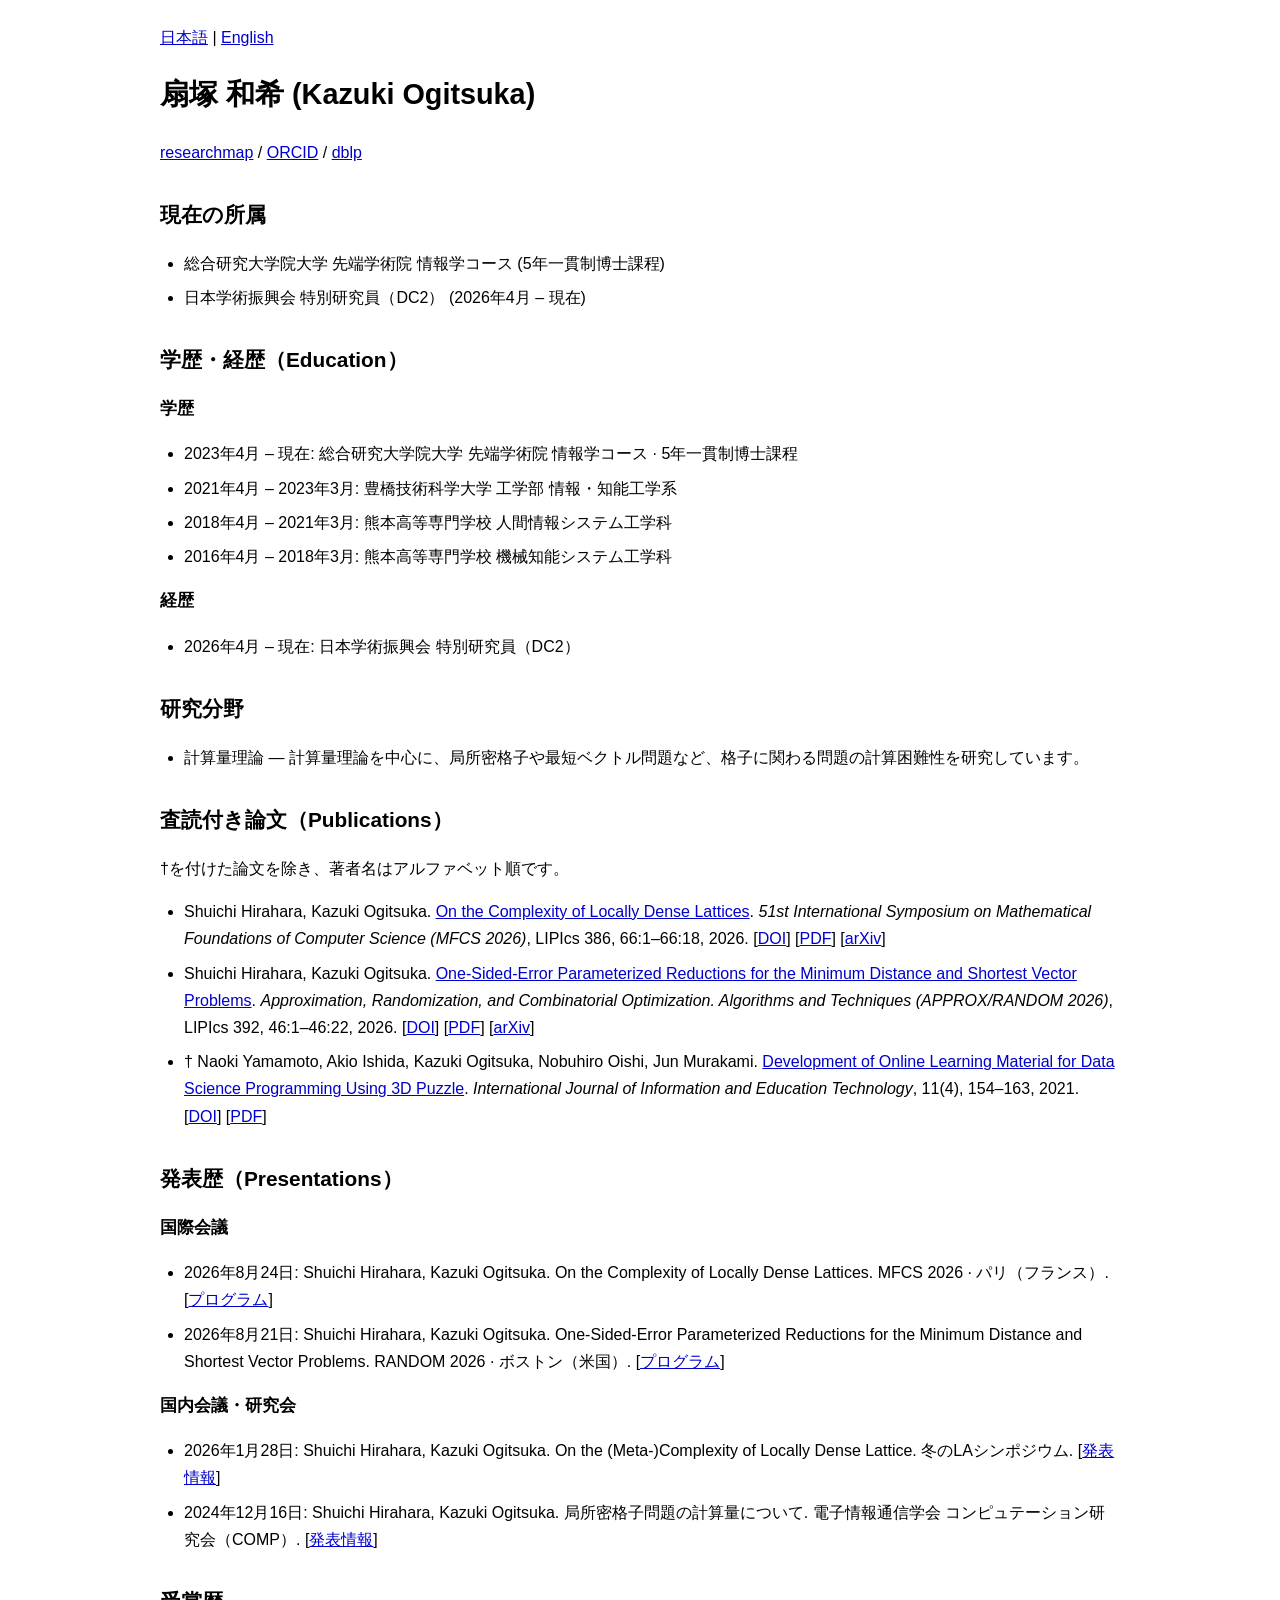
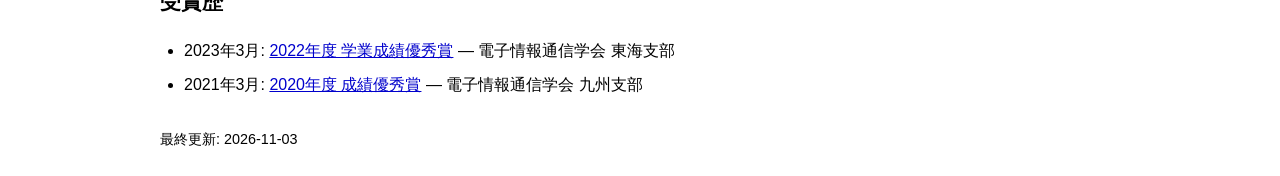
==== index.html @ 78e7dba9 "Add bilingual academic personal website" ====
<!doctype html>
<html lang="ja">
<head>
  <meta charset="utf-8">
  <meta name="viewport" content="width=device-width, initial-scale=1">
  <meta name="color-scheme" content="light">
  <title>扇塚 和希 | 計算量理論</title>
  <meta name="description" content="扇塚 和希の研究者個人サイト。所属、学歴、研究分野、査読付き論文、発表歴、受賞歴。">
  <link rel="alternate" hreflang="ja" href="./index.html">
  <link rel="alternate" hreflang="en" href="./en/index.html">
  <link rel="stylesheet" href="./assets/style.css">
  <script src="./assets/main.js" defer></script>
</head>
<body id="top">
  <header>
    <nav aria-label="言語"><a href="./index.html" lang="ja" hreflang="ja" aria-current="page">日本語</a> | <a href="./en/index.html" lang="en" hreflang="en" data-language-link>English</a></nav>
    <h1>扇塚 和希 <span lang="en">(Kazuki Ogitsuka)</span></h1>
    <p><a href="https://researchmap.jp/kazuki_ogitsuka">researchmap</a> / <a href="https://orcid.org/0009-0003-6809-3717">ORCID</a> / <a href="https://dblp.org/pid/443/9384.html">dblp</a></p>
  </header>
  <main id="main">
    <section id="affiliations">
      <h2>現在の所属</h2>
      <ul>
        <li>総合研究大学院大学 先端学術院 情報学コース (5年一貫制博士課程)</li>
        <li>日本学術振興会 特別研究員（DC2） (2026年4月 – 現在)</li>
      </ul>
    </section>
    <section id="education">
      <h2>学歴・経歴（Education）</h2>
      <h3>学歴</h3>
      <ul class="education-list">
        <li>2023年4月 – 現在: 総合研究大学院大学 先端学術院 情報学コース · 5年一貫制博士課程</li>
        <li>2021年4月 – 2023年3月: 豊橋技術科学大学 工学部 情報・知能工学系</li>
        <li>2018年4月 – 2021年3月: 熊本高等専門学校 人間情報システム工学科</li>
        <li>2016年4月 – 2018年3月: 熊本高等専門学校 機械知能システム工学科</li>
      </ul>
      <h3>経歴</h3>
      <ul class="experience-list">
        <li>2026年4月 – 現在: 日本学術振興会 特別研究員（DC2）</li>
      </ul>
    </section>
    <section id="research">
      <h2>研究分野</h2>
      <ul>
        <li>計算量理論 — 計算量理論を中心に、局所密格子や最短ベクトル問題など、格子に関わる問題の計算困難性を研究しています。</li>
      </ul>
    </section>
    <section id="publications">
      <h2>査読付き論文（Publications）</h2>
      <p>†を付けた論文を除き、著者名はアルファベット順です。</p>
      <ul class="publication-list">
        <li class="publication" lang="en">Shuichi Hirahara, Kazuki Ogitsuka. <a href="https://doi.org/10.4230/LIPIcs.MFCS.2026.66">On the Complexity of Locally Dense Lattices</a>. <i>51st International Symposium on Mathematical Foundations of Computer Science (MFCS 2026)</i>, LIPIcs 386, 66:1–66:18, 2026. [<a href="https://doi.org/10.4230/LIPIcs.MFCS.2026.66">DOI</a>] [<a href="https://drops.dagstuhl.de/storage/00lipics/lipics-vol386-mfcs2026/LIPIcs.MFCS.2026.66/LIPIcs.MFCS.2026.66.pdf">PDF</a>] [<a href="https://arxiv.org/abs/2608.14975">arXiv</a>]</li>
        <li class="publication" lang="en">Shuichi Hirahara, Kazuki Ogitsuka. <a href="https://doi.org/10.4230/LIPIcs.APPROX/RANDOM.2026.46">One-Sided-Error Parameterized Reductions for the Minimum Distance and Shortest Vector Problems</a>. <i>Approximation, Randomization, and Combinatorial Optimization. Algorithms and Techniques (APPROX/RANDOM 2026)</i>, LIPIcs 392, 46:1–46:22, 2026. [<a href="https://doi.org/10.4230/LIPIcs.APPROX/RANDOM.2026.46">DOI</a>] [<a href="https://drops.dagstuhl.de/storage/00lipics/lipics-vol392-approx-random2026/LIPIcs.APPROX-RANDOM.2026.46/LIPIcs.APPROX-RANDOM.2026.46.pdf">PDF</a>] [<a href="https://arxiv.org/abs/2608.14305">arXiv</a>]</li>
        <li class="publication" lang="en">† Naoki Yamamoto, Akio Ishida, Kazuki Ogitsuka, Nobuhiro Oishi, Jun Murakami. <a href="https://doi.org/10.18178/ijiet.2021.11.4.1505">Development of Online Learning Material for Data Science Programming Using 3D Puzzle</a>. <i>International Journal of Information and Education Technology</i>, 11(4), 154–163, 2021. [<a href="https://doi.org/10.18178/ijiet.2021.11.4.1505">DOI</a>] [<a href="https://www.ijiet.org/vol11/1505-TN008.pdf">PDF</a>]</li>
      </ul>
    </section>
    <section id="presentations">
      <h2>発表歴（Presentations）</h2>
      <h3>国際会議</h3>
      <ul class="talk-list">
        <li>2026年8月24日: <span lang="en">Shuichi Hirahara, Kazuki Ogitsuka.</span> <span lang="en">On the Complexity of Locally Dense Lattices.</span> MFCS 2026 · パリ（フランス）. [<a href="https://mfcs2026.irif.fr/schedule.html">プログラム</a>]</li>
        <li>2026年8月21日: <span lang="en">Shuichi Hirahara, Kazuki Ogitsuka.</span> <span lang="en">One-Sided-Error Parameterized Reductions for the Minimum Distance and Shortest Vector Problems.</span> RANDOM 2026 · ボストン（米国）. [<a href="https://cs-people.bu.edu/aene/approxrandom2026/program.pdf">プログラム</a>]</li>
      </ul>
      <h3>国内会議・研究会</h3>
      <ul class="talk-list">
        <li>2026年1月28日: <span lang="en">Shuichi Hirahara, Kazuki Ogitsuka.</span> <span lang="en">On the (Meta-)Complexity of Locally Dense Lattice.</span> 冬のLAシンポジウム. [<a href="https://researchmap.jp/kazuki_ogitsuka/presentations/53793791">発表情報</a>]</li>
        <li>2024年12月16日: <span lang="en">Shuichi Hirahara, Kazuki Ogitsuka.</span> <span>局所密格子問題の計算量について.</span> 電子情報通信学会 コンピュテーション研究会（COMP）. [<a href="https://ken.ieice.org/ken/paper/20241216Hcga/">発表情報</a>]</li>
      </ul>
    </section>
    <section id="awards">
      <h2>受賞歴</h2>
      <ul class="award-list">
        <li>2023年3月: <a href="https://www.ieice.org/jpn/about/j_pdf/2023/2022jh.pdf">2022年度 学業成績優秀賞</a> — 電子情報通信学会 東海支部</li>
        <li>2021年3月: <a href="https://www.ieice.org/kyushu/2020sei/">2020年度 成績優秀賞</a> — 電子情報通信学会 九州支部</li>
      </ul>
      
    </section>
  </main>
  <footer><p>最終更新: <time datetime="2026-11-03">2026-11-03</time></p></footer>
</body>
</html>
---- assets/style.css ----
html {
  color-scheme: light;
  background: white;
  color: black;
}

body {
  max-width: 960px;
  margin: 24px auto;
  padding: 0 20px;
  font-family: Arial, "Noto Sans JP", Meiryo, sans-serif;
  font-size: 16px;
  line-height: 1.7;
  overflow-wrap: break-word;
}

h1 { font-size: 1.8em; }
h2 { margin-top: 1.5em; font-size: 1.3em; }
h3 { font-size: 1.05em; }
ul { padding-left: 1.5em; }
li { margin: 0.45em 0; }
a { color: #0000cc; }
a:visited { color: #551a8b; }
a:focus-visible { outline: 2px solid black; outline-offset: 3px; }
footer { margin-top: 2em; font-size: 0.9em; }

@media (max-width: 600px) {
  body { margin: 16px auto; padding: 0 16px; }
  h1 { font-size: 1.5em; }
}

@media print {
  body { max-width: none; margin: 0; padding: 0; }
  nav { display: none; }
  a, a:visited { color: black; }
}
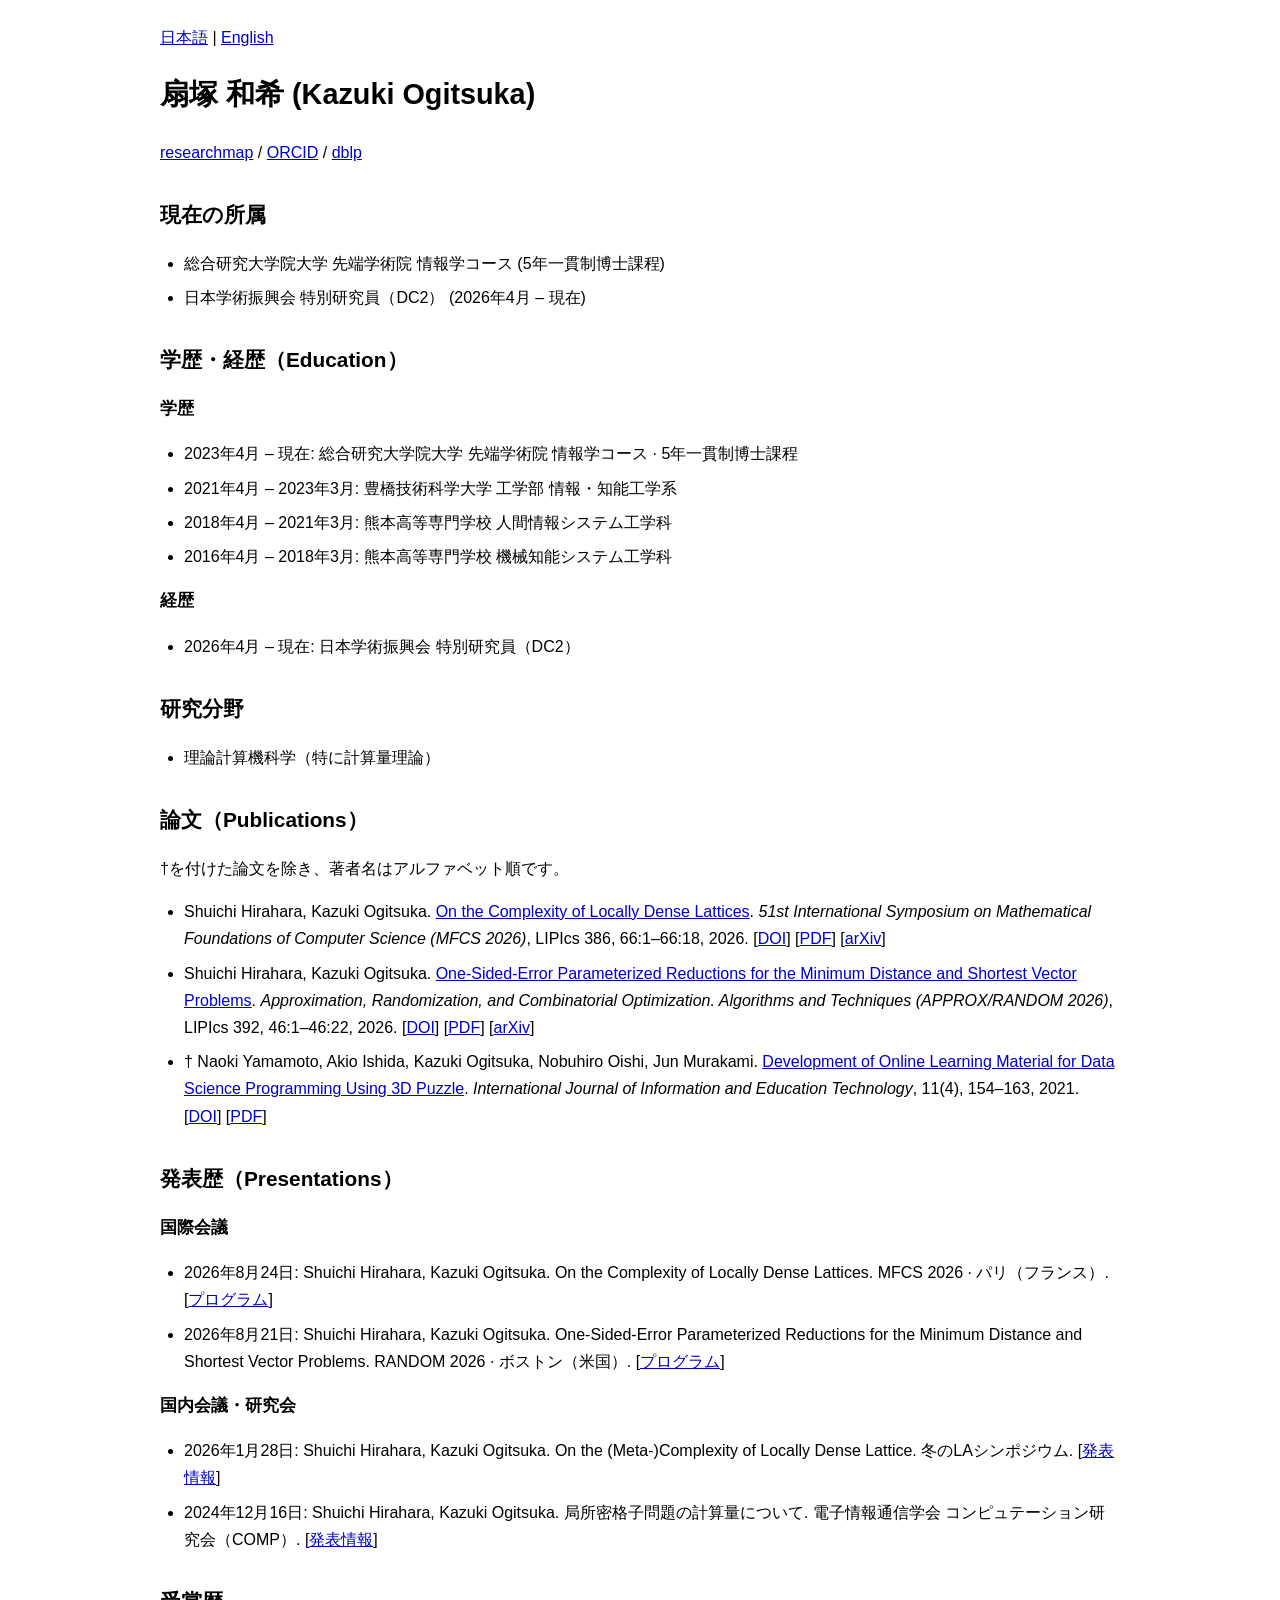
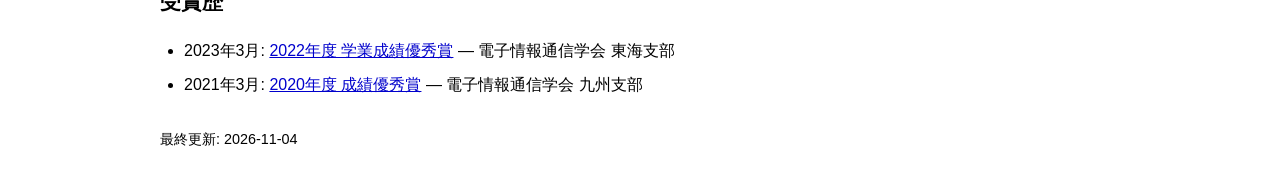
==== commit 67b7418b: "Keep maintenance README local and simplify profile labels" ====
--- a/index.html
+++ b/index.html
@@ -4,8 +4,8 @@
   <meta charset="utf-8">
   <meta name="viewport" content="width=device-width, initial-scale=1">
   <meta name="color-scheme" content="light">
-  <title>扇塚 和希 | 計算量理論</title>
-  <meta name="description" content="扇塚 和希の研究者個人サイト。所属、学歴、研究分野、査読付き論文、発表歴、受賞歴。">
+  <title>Kazuki Ogitsuka</title>
+  <meta name="description" content="扇塚 和希の研究者個人サイト。所属、学歴、研究分野、論文、発表歴、受賞歴。">
   <link rel="alternate" hreflang="ja" href="./index.html">
   <link rel="alternate" hreflang="en" href="./en/index.html">
   <link rel="stylesheet" href="./assets/style.css">
@@ -42,11 +42,11 @@
     <section id="research">
       <h2>研究分野</h2>
       <ul>
-        <li>計算量理論 — 計算量理論を中心に、局所密格子や最短ベクトル問題など、格子に関わる問題の計算困難性を研究しています。</li>
+        <li>理論計算機科学（特に計算量理論）</li>
       </ul>
     </section>
     <section id="publications">
-      <h2>査読付き論文（Publications）</h2>
+      <h2>論文（Publications）</h2>
       <p>†を付けた論文を除き、著者名はアルファベット順です。</p>
       <ul class="publication-list">
         <li class="publication" lang="en">Shuichi Hirahara, Kazuki Ogitsuka. <a href="https://doi.org/10.4230/LIPIcs.MFCS.2026.66">On the Complexity of Locally Dense Lattices</a>. <i>51st International Symposium on Mathematical Foundations of Computer Science (MFCS 2026)</i>, LIPIcs 386, 66:1–66:18, 2026. [<a href="https://doi.org/10.4230/LIPIcs.MFCS.2026.66">DOI</a>] [<a href="https://drops.dagstuhl.de/storage/00lipics/lipics-vol386-mfcs2026/LIPIcs.MFCS.2026.66/LIPIcs.MFCS.2026.66.pdf">PDF</a>] [<a href="https://arxiv.org/abs/2608.14975">arXiv</a>]</li>
@@ -76,6 +76,6 @@
       
     </section>
   </main>
-  <footer><p>最終更新: <time datetime="2026-11-03">2026-11-03</time></p></footer>
+  <footer><p>最終更新: <time datetime="2026-11-04">2026-11-04</time></p></footer>
 </body>
 </html>
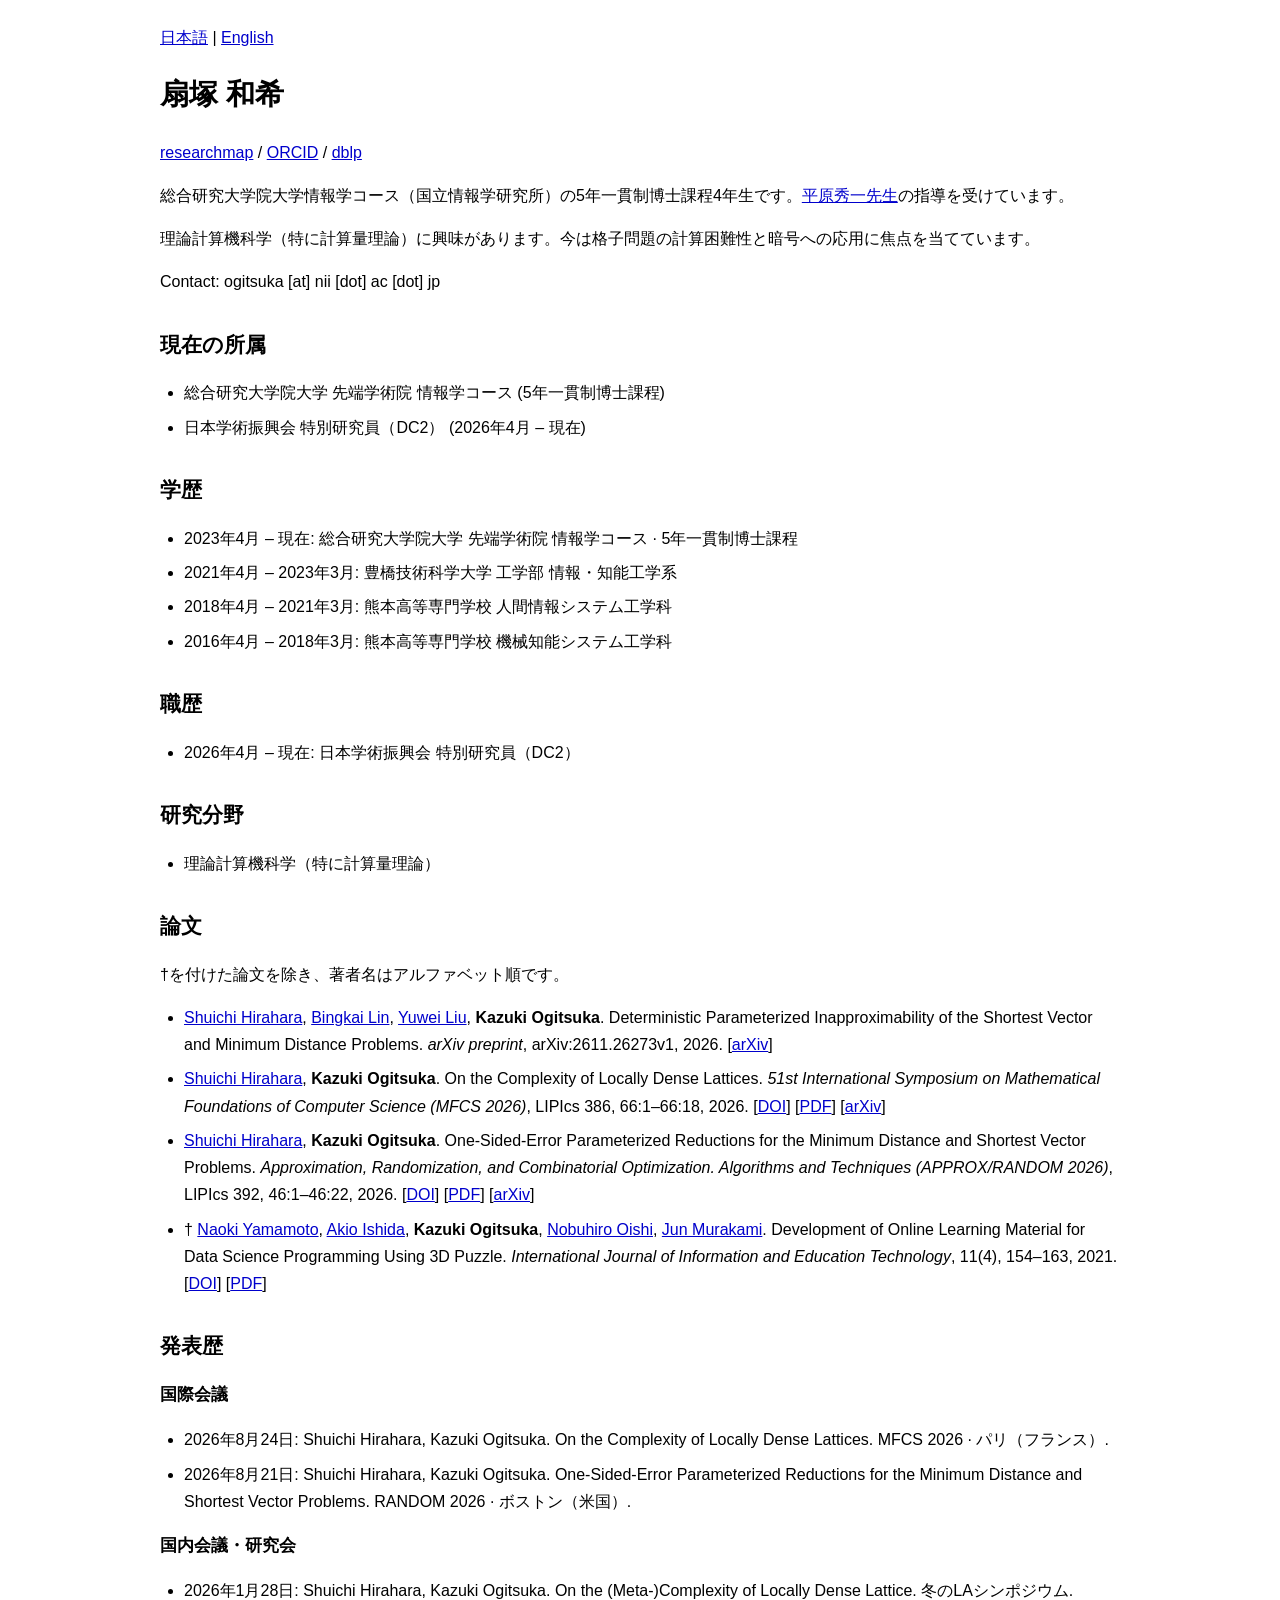
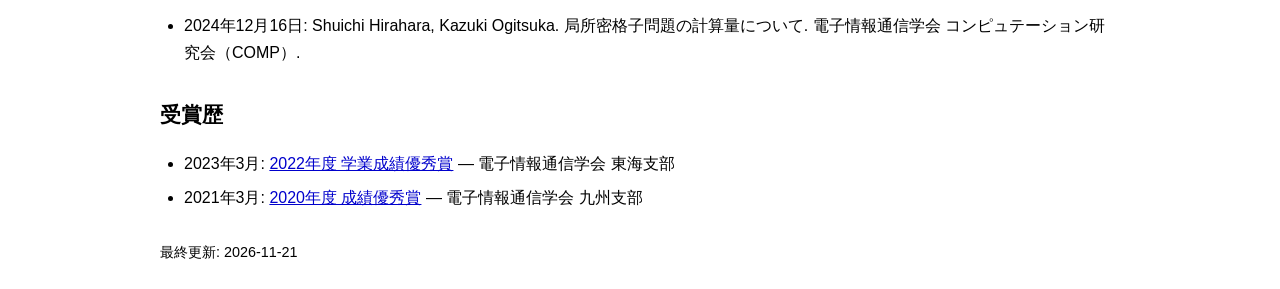
==== commit 6dfd6699: "Update biography, contact, publications, and author presentation" ====
--- a/index.html
+++ b/index.html
@@ -5,7 +5,7 @@
   <meta name="viewport" content="width=device-width, initial-scale=1">
   <meta name="color-scheme" content="light">
   <title>Kazuki Ogitsuka</title>
-  <meta name="description" content="扇塚 和希の研究者個人サイト。所属、学歴、研究分野、論文、発表歴、受賞歴。">
+  <meta name="description" content="扇塚 和希の研究者個人サイト。自己紹介、所属、学歴、職歴、研究分野、論文、発表歴、受賞歴。">
   <link rel="alternate" hreflang="ja" href="./index.html">
   <link rel="alternate" hreflang="en" href="./en/index.html">
   <link rel="stylesheet" href="./assets/style.css">
@@ -14,10 +14,15 @@
 <body id="top">
   <header>
     <nav aria-label="言語"><a href="./index.html" lang="ja" hreflang="ja" aria-current="page">日本語</a> | <a href="./en/index.html" lang="en" hreflang="en" data-language-link>English</a></nav>
-    <h1>扇塚 和希 <span lang="en">(Kazuki Ogitsuka)</span></h1>
+    <h1>扇塚 和希</h1>
     <p><a href="https://researchmap.jp/kazuki_ogitsuka">researchmap</a> / <a href="https://orcid.org/0009-0003-6809-3717">ORCID</a> / <a href="https://dblp.org/pid/443/9384.html">dblp</a></p>
   </header>
   <main id="main">
+    <section id="introduction" aria-label="自己紹介">
+      <p>総合研究大学院大学情報学コース（国立情報学研究所）の5年一貫制博士課程4年生です。<a href="https://researchmap.jp/shuichi.hirahara">平原秀一先生</a>の指導を受けています。</p>
+      <p>理論計算機科学（特に計算量理論）に興味があります。今は格子問題の計算困難性と暗号への応用に焦点を当てています。</p>
+      <p>Contact: ogitsuka [at] nii [dot] ac [dot] jp</p>
+    </section>
     <section id="affiliations">
       <h2>現在の所属</h2>
       <ul>
@@ -26,15 +31,16 @@
       </ul>
     </section>
     <section id="education">
-      <h2>学歴・経歴（Education）</h2>
-      <h3>学歴</h3>
+      <h2>学歴</h2>
       <ul class="education-list">
         <li>2023年4月 – 現在: 総合研究大学院大学 先端学術院 情報学コース · 5年一貫制博士課程</li>
         <li>2021年4月 – 2023年3月: 豊橋技術科学大学 工学部 情報・知能工学系</li>
         <li>2018年4月 – 2021年3月: 熊本高等専門学校 人間情報システム工学科</li>
         <li>2016年4月 – 2018年3月: 熊本高等専門学校 機械知能システム工学科</li>
       </ul>
-      <h3>経歴</h3>
+    </section>
+    <section id="employment">
+      <h2>職歴</h2>
       <ul class="experience-list">
         <li>2026年4月 – 現在: 日本学術振興会 特別研究員（DC2）</li>
       </ul>
@@ -46,25 +52,26 @@
       </ul>
     </section>
     <section id="publications">
-      <h2>論文（Publications）</h2>
+      <h2>論文</h2>
       <p>†を付けた論文を除き、著者名はアルファベット順です。</p>
       <ul class="publication-list">
-        <li class="publication" lang="en">Shuichi Hirahara, Kazuki Ogitsuka. <a href="https://doi.org/10.4230/LIPIcs.MFCS.2026.66">On the Complexity of Locally Dense Lattices</a>. <i>51st International Symposium on Mathematical Foundations of Computer Science (MFCS 2026)</i>, LIPIcs 386, 66:1–66:18, 2026. [<a href="https://doi.org/10.4230/LIPIcs.MFCS.2026.66">DOI</a>] [<a href="https://drops.dagstuhl.de/storage/00lipics/lipics-vol386-mfcs2026/LIPIcs.MFCS.2026.66/LIPIcs.MFCS.2026.66.pdf">PDF</a>] [<a href="https://arxiv.org/abs/2608.14975">arXiv</a>]</li>
-        <li class="publication" lang="en">Shuichi Hirahara, Kazuki Ogitsuka. <a href="https://doi.org/10.4230/LIPIcs.APPROX/RANDOM.2026.46">One-Sided-Error Parameterized Reductions for the Minimum Distance and Shortest Vector Problems</a>. <i>Approximation, Randomization, and Combinatorial Optimization. Algorithms and Techniques (APPROX/RANDOM 2026)</i>, LIPIcs 392, 46:1–46:22, 2026. [<a href="https://doi.org/10.4230/LIPIcs.APPROX/RANDOM.2026.46">DOI</a>] [<a href="https://drops.dagstuhl.de/storage/00lipics/lipics-vol392-approx-random2026/LIPIcs.APPROX-RANDOM.2026.46/LIPIcs.APPROX-RANDOM.2026.46.pdf">PDF</a>] [<a href="https://arxiv.org/abs/2608.14305">arXiv</a>]</li>
-        <li class="publication" lang="en">† Naoki Yamamoto, Akio Ishida, Kazuki Ogitsuka, Nobuhiro Oishi, Jun Murakami. <a href="https://doi.org/10.18178/ijiet.2021.11.4.1505">Development of Online Learning Material for Data Science Programming Using 3D Puzzle</a>. <i>International Journal of Information and Education Technology</i>, 11(4), 154–163, 2021. [<a href="https://doi.org/10.18178/ijiet.2021.11.4.1505">DOI</a>] [<a href="https://www.ijiet.org/vol11/1505-TN008.pdf">PDF</a>]</li>
+        <li class="publication" lang="en"><a href="https://researchmap.jp/shuichi.hirahara">Shuichi Hirahara</a>, <a href="https://sites.google.com/site/bingkai314159/home">Bingkai Lin</a>, <a href="https://ywliu00.github.io/">Yuwei Liu</a>, <strong>Kazuki Ogitsuka</strong>. Deterministic Parameterized Inapproximability of the Shortest Vector and Minimum Distance Problems. <i>arXiv preprint</i>, arXiv:2611.26273v1, 2026. [<a href="https://arxiv.org/abs/2611.26273v1">arXiv</a>]</li>
+        <li class="publication" lang="en"><a href="https://researchmap.jp/shuichi.hirahara">Shuichi Hirahara</a>, <strong>Kazuki Ogitsuka</strong>. On the Complexity of Locally Dense Lattices. <i>51st International Symposium on Mathematical Foundations of Computer Science (MFCS 2026)</i>, LIPIcs 386, 66:1–66:18, 2026. [<a href="https://doi.org/10.4230/LIPIcs.MFCS.2026.66">DOI</a>] [<a href="https://drops.dagstuhl.de/storage/00lipics/lipics-vol386-mfcs2026/LIPIcs.MFCS.2026.66/LIPIcs.MFCS.2026.66.pdf">PDF</a>] [<a href="https://arxiv.org/abs/2608.14975">arXiv</a>]</li>
+        <li class="publication" lang="en"><a href="https://researchmap.jp/shuichi.hirahara">Shuichi Hirahara</a>, <strong>Kazuki Ogitsuka</strong>. One-Sided-Error Parameterized Reductions for the Minimum Distance and Shortest Vector Problems. <i>Approximation, Randomization, and Combinatorial Optimization. Algorithms and Techniques (APPROX/RANDOM 2026)</i>, LIPIcs 392, 46:1–46:22, 2026. [<a href="https://doi.org/10.4230/LIPIcs.APPROX/RANDOM.2026.46">DOI</a>] [<a href="https://drops.dagstuhl.de/storage/00lipics/lipics-vol392-approx-random2026/LIPIcs.APPROX-RANDOM.2026.46/LIPIcs.APPROX-RANDOM.2026.46.pdf">PDF</a>] [<a href="https://arxiv.org/abs/2608.14305">arXiv</a>]</li>
+        <li class="publication" lang="en">† <a href="https://researchmap.jp/read0182624">Naoki Yamamoto</a>, <a href="https://researchmap.jp/7000002677">Akio Ishida</a>, <strong>Kazuki Ogitsuka</strong>, <a href="https://researchmap.jp/result_oishi">Nobuhiro Oishi</a>, <a href="https://researchmap.jp/read0146302">Jun Murakami</a>. Development of Online Learning Material for Data Science Programming Using 3D Puzzle. <i>International Journal of Information and Education Technology</i>, 11(4), 154–163, 2021. [<a href="https://doi.org/10.18178/ijiet.2021.11.4.1505">DOI</a>] [<a href="https://www.ijiet.org/vol11/1505-TN008.pdf">PDF</a>]</li>
       </ul>
     </section>
     <section id="presentations">
-      <h2>発表歴（Presentations）</h2>
+      <h2>発表歴</h2>
       <h3>国際会議</h3>
       <ul class="talk-list">
-        <li>2026年8月24日: <span lang="en">Shuichi Hirahara, Kazuki Ogitsuka.</span> <span lang="en">On the Complexity of Locally Dense Lattices.</span> MFCS 2026 · パリ（フランス）. [<a href="https://mfcs2026.irif.fr/schedule.html">プログラム</a>]</li>
-        <li>2026年8月21日: <span lang="en">Shuichi Hirahara, Kazuki Ogitsuka.</span> <span lang="en">One-Sided-Error Parameterized Reductions for the Minimum Distance and Shortest Vector Problems.</span> RANDOM 2026 · ボストン（米国）. [<a href="https://cs-people.bu.edu/aene/approxrandom2026/program.pdf">プログラム</a>]</li>
+        <li>2026年8月24日: <span lang="en">Shuichi Hirahara, Kazuki Ogitsuka.</span> <span lang="en">On the Complexity of Locally Dense Lattices.</span> MFCS 2026 · パリ（フランス）.</li>
+        <li>2026年8月21日: <span lang="en">Shuichi Hirahara, Kazuki Ogitsuka.</span> <span lang="en">One-Sided-Error Parameterized Reductions for the Minimum Distance and Shortest Vector Problems.</span> RANDOM 2026 · ボストン（米国）.</li>
       </ul>
       <h3>国内会議・研究会</h3>
       <ul class="talk-list">
-        <li>2026年1月28日: <span lang="en">Shuichi Hirahara, Kazuki Ogitsuka.</span> <span lang="en">On the (Meta-)Complexity of Locally Dense Lattice.</span> 冬のLAシンポジウム. [<a href="https://researchmap.jp/kazuki_ogitsuka/presentations/53793791">発表情報</a>]</li>
-        <li>2024年12月16日: <span lang="en">Shuichi Hirahara, Kazuki Ogitsuka.</span> <span>局所密格子問題の計算量について.</span> 電子情報通信学会 コンピュテーション研究会（COMP）. [<a href="https://ken.ieice.org/ken/paper/20241216Hcga/">発表情報</a>]</li>
+        <li>2026年1月28日: <span lang="en">Shuichi Hirahara, Kazuki Ogitsuka.</span> <span lang="en">On the (Meta-)Complexity of Locally Dense Lattice.</span> 冬のLAシンポジウム.</li>
+        <li>2024年12月16日: <span lang="en">Shuichi Hirahara, Kazuki Ogitsuka.</span> <span>局所密格子問題の計算量について.</span> 電子情報通信学会 コンピュテーション研究会（COMP）.</li>
       </ul>
     </section>
     <section id="awards">
@@ -76,6 +83,6 @@
       
     </section>
   </main>
-  <footer><p>最終更新: <time datetime="2026-11-04">2026-11-04</time></p></footer>
+  <footer><p>最終更新: <time datetime="2026-11-21">2026-11-21</time></p></footer>
 </body>
 </html>
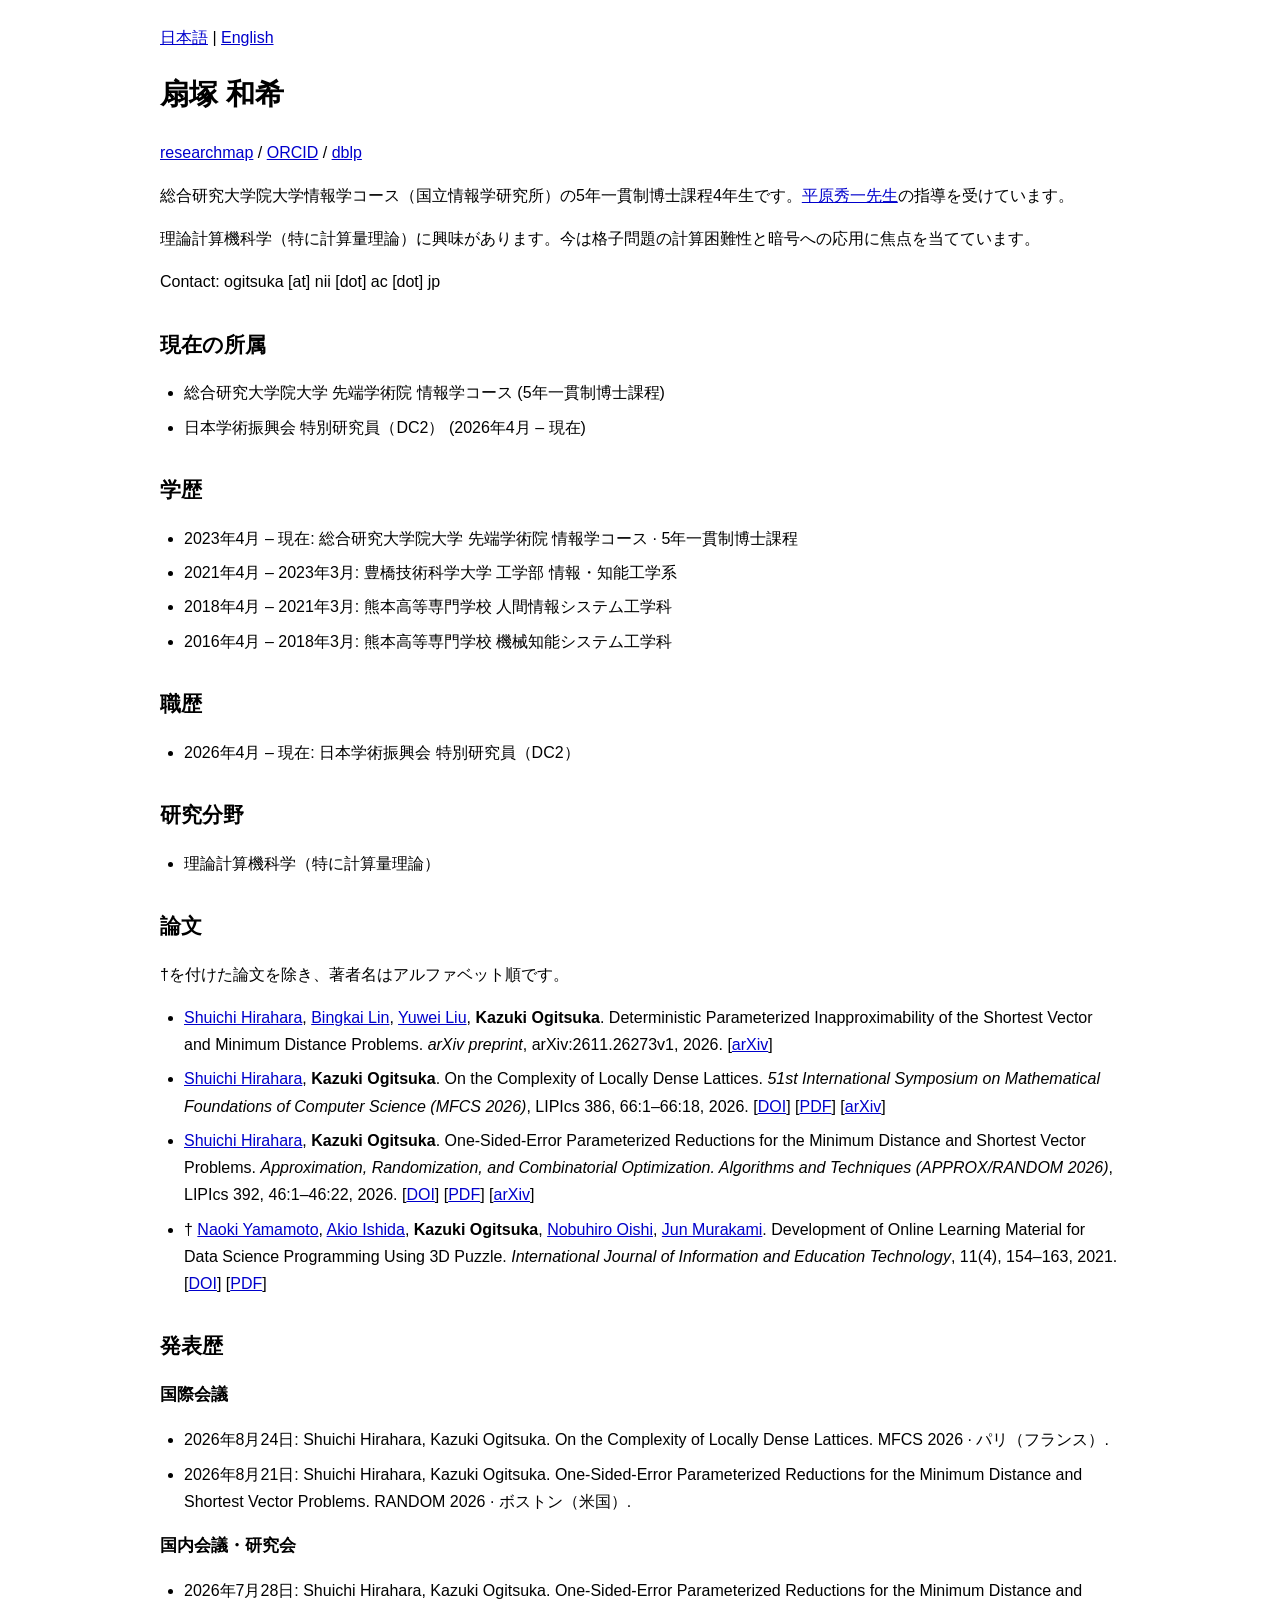
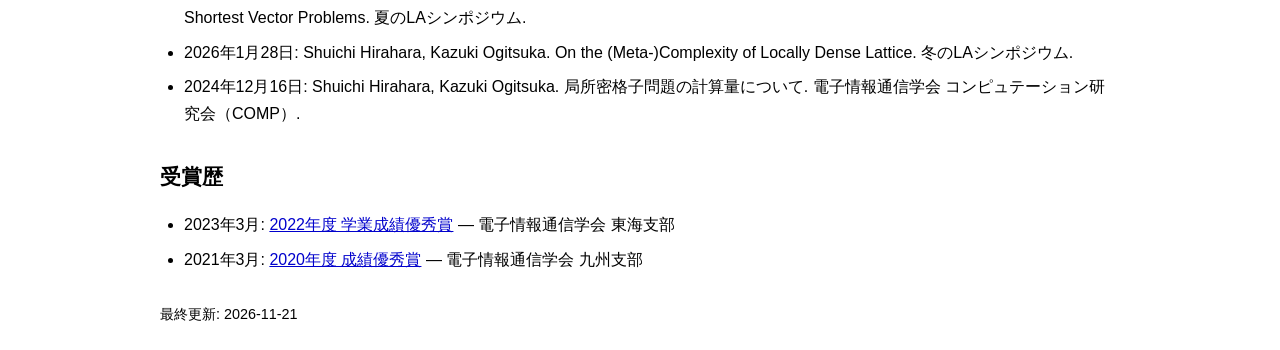
==== commit 353020f6: "Add Summer LA Symposium 2026 presentation" ====
--- a/index.html
+++ b/index.html
@@ -70,6 +70,7 @@
       </ul>
       <h3>国内会議・研究会</h3>
       <ul class="talk-list">
+        <li>2026年7月28日: <span lang="en">Shuichi Hirahara, Kazuki Ogitsuka.</span> <span lang="en">One-Sided-Error Parameterized Reductions for the Minimum Distance and Shortest Vector Problems.</span> 夏のLAシンポジウム.</li>
         <li>2026年1月28日: <span lang="en">Shuichi Hirahara, Kazuki Ogitsuka.</span> <span lang="en">On the (Meta-)Complexity of Locally Dense Lattice.</span> 冬のLAシンポジウム.</li>
         <li>2024年12月16日: <span lang="en">Shuichi Hirahara, Kazuki Ogitsuka.</span> <span>局所密格子問題の計算量について.</span> 電子情報通信学会 コンピュテーション研究会（COMP）.</li>
       </ul>
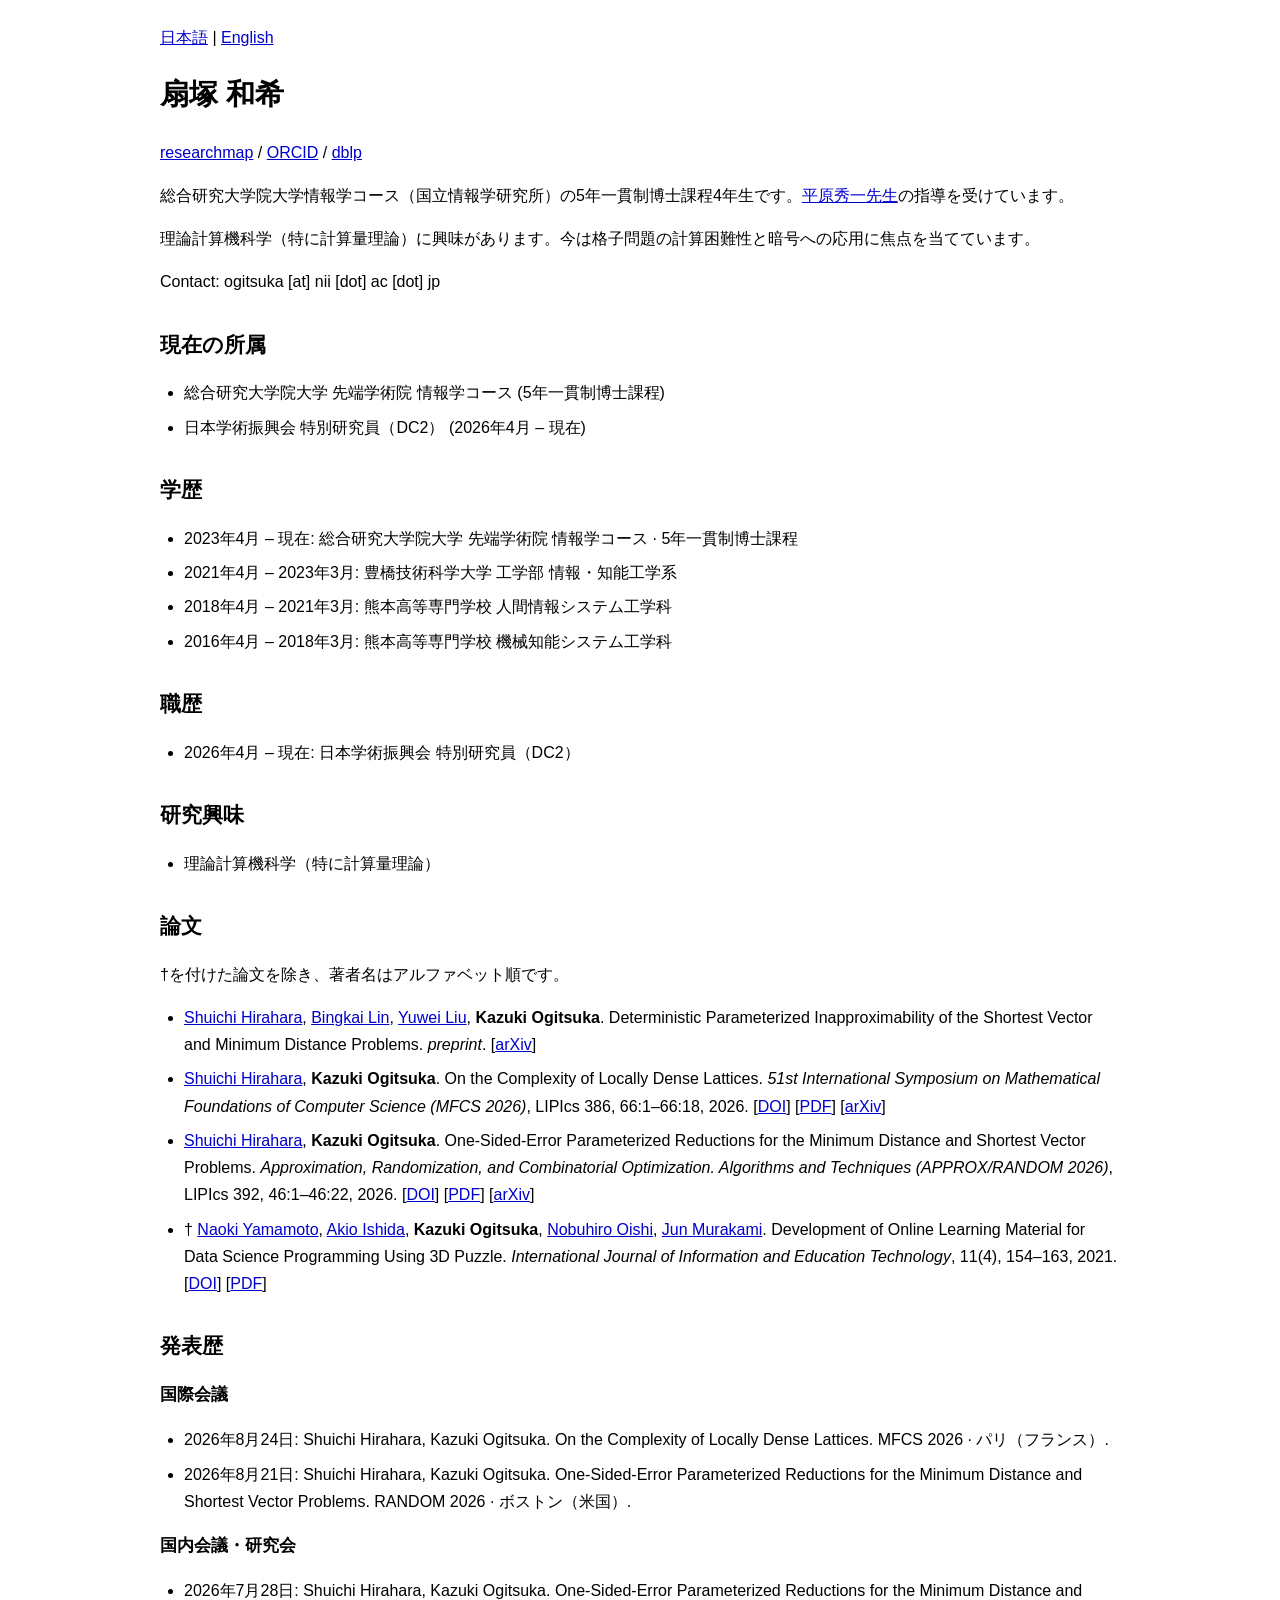
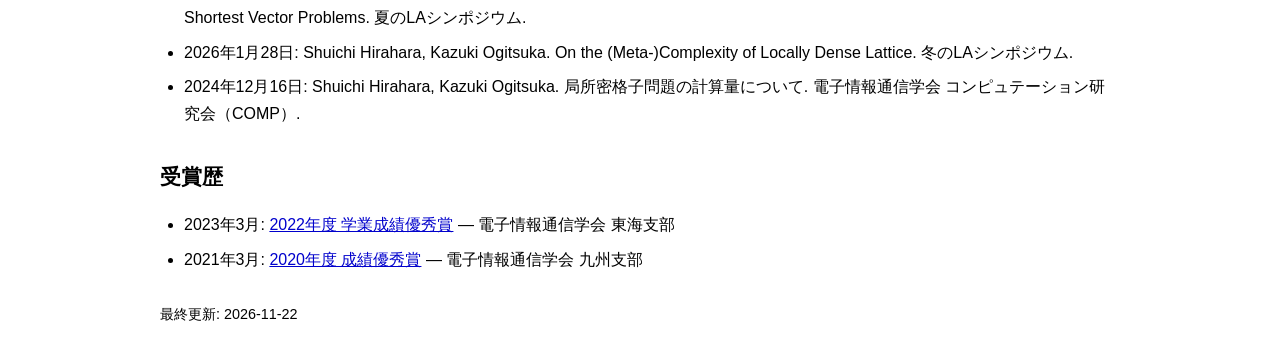
==== commit 58cc19c9: "Update research interest headings and simplify preprint display" ====
--- a/index.html
+++ b/index.html
@@ -5,7 +5,7 @@
   <meta name="viewport" content="width=device-width, initial-scale=1">
   <meta name="color-scheme" content="light">
   <title>Kazuki Ogitsuka</title>
-  <meta name="description" content="扇塚 和希の研究者個人サイト。自己紹介、所属、学歴、職歴、研究分野、論文、発表歴、受賞歴。">
+  <meta name="description" content="扇塚 和希の研究者個人サイト。自己紹介、所属、学歴、職歴、研究興味、論文、発表歴、受賞歴。">
   <link rel="alternate" hreflang="ja" href="./index.html">
   <link rel="alternate" hreflang="en" href="./en/index.html">
   <link rel="stylesheet" href="./assets/style.css">
@@ -46,7 +46,7 @@
       </ul>
     </section>
     <section id="research">
-      <h2>研究分野</h2>
+      <h2>研究興味</h2>
       <ul>
         <li>理論計算機科学（特に計算量理論）</li>
       </ul>
@@ -55,7 +55,7 @@
       <h2>論文</h2>
       <p>†を付けた論文を除き、著者名はアルファベット順です。</p>
       <ul class="publication-list">
-        <li class="publication" lang="en"><a href="https://researchmap.jp/shuichi.hirahara">Shuichi Hirahara</a>, <a href="https://sites.google.com/site/bingkai314159/home">Bingkai Lin</a>, <a href="https://ywliu00.github.io/">Yuwei Liu</a>, <strong>Kazuki Ogitsuka</strong>. Deterministic Parameterized Inapproximability of the Shortest Vector and Minimum Distance Problems. <i>arXiv preprint</i>, arXiv:2611.26273v1, 2026. [<a href="https://arxiv.org/abs/2611.26273v1">arXiv</a>]</li>
+        <li class="publication" lang="en"><a href="https://researchmap.jp/shuichi.hirahara">Shuichi Hirahara</a>, <a href="https://sites.google.com/site/bingkai314159/home">Bingkai Lin</a>, <a href="https://ywliu00.github.io/">Yuwei Liu</a>, <strong>Kazuki Ogitsuka</strong>. Deterministic Parameterized Inapproximability of the Shortest Vector and Minimum Distance Problems. <i>preprint</i>. [<a href="https://arxiv.org/abs/2611.26273v1">arXiv</a>]</li>
         <li class="publication" lang="en"><a href="https://researchmap.jp/shuichi.hirahara">Shuichi Hirahara</a>, <strong>Kazuki Ogitsuka</strong>. On the Complexity of Locally Dense Lattices. <i>51st International Symposium on Mathematical Foundations of Computer Science (MFCS 2026)</i>, LIPIcs 386, 66:1–66:18, 2026. [<a href="https://doi.org/10.4230/LIPIcs.MFCS.2026.66">DOI</a>] [<a href="https://drops.dagstuhl.de/storage/00lipics/lipics-vol386-mfcs2026/LIPIcs.MFCS.2026.66/LIPIcs.MFCS.2026.66.pdf">PDF</a>] [<a href="https://arxiv.org/abs/2608.14975">arXiv</a>]</li>
         <li class="publication" lang="en"><a href="https://researchmap.jp/shuichi.hirahara">Shuichi Hirahara</a>, <strong>Kazuki Ogitsuka</strong>. One-Sided-Error Parameterized Reductions for the Minimum Distance and Shortest Vector Problems. <i>Approximation, Randomization, and Combinatorial Optimization. Algorithms and Techniques (APPROX/RANDOM 2026)</i>, LIPIcs 392, 46:1–46:22, 2026. [<a href="https://doi.org/10.4230/LIPIcs.APPROX/RANDOM.2026.46">DOI</a>] [<a href="https://drops.dagstuhl.de/storage/00lipics/lipics-vol392-approx-random2026/LIPIcs.APPROX-RANDOM.2026.46/LIPIcs.APPROX-RANDOM.2026.46.pdf">PDF</a>] [<a href="https://arxiv.org/abs/2608.14305">arXiv</a>]</li>
         <li class="publication" lang="en">† <a href="https://researchmap.jp/read0182624">Naoki Yamamoto</a>, <a href="https://researchmap.jp/7000002677">Akio Ishida</a>, <strong>Kazuki Ogitsuka</strong>, <a href="https://researchmap.jp/result_oishi">Nobuhiro Oishi</a>, <a href="https://researchmap.jp/read0146302">Jun Murakami</a>. Development of Online Learning Material for Data Science Programming Using 3D Puzzle. <i>International Journal of Information and Education Technology</i>, 11(4), 154–163, 2021. [<a href="https://doi.org/10.18178/ijiet.2021.11.4.1505">DOI</a>] [<a href="https://www.ijiet.org/vol11/1505-TN008.pdf">PDF</a>]</li>
@@ -84,6 +84,6 @@
       
     </section>
   </main>
-  <footer><p>最終更新: <time datetime="2026-11-21">2026-11-21</time></p></footer>
+  <footer><p>最終更新: <time datetime="2026-11-22">2026-11-22</time></p></footer>
 </body>
 </html>
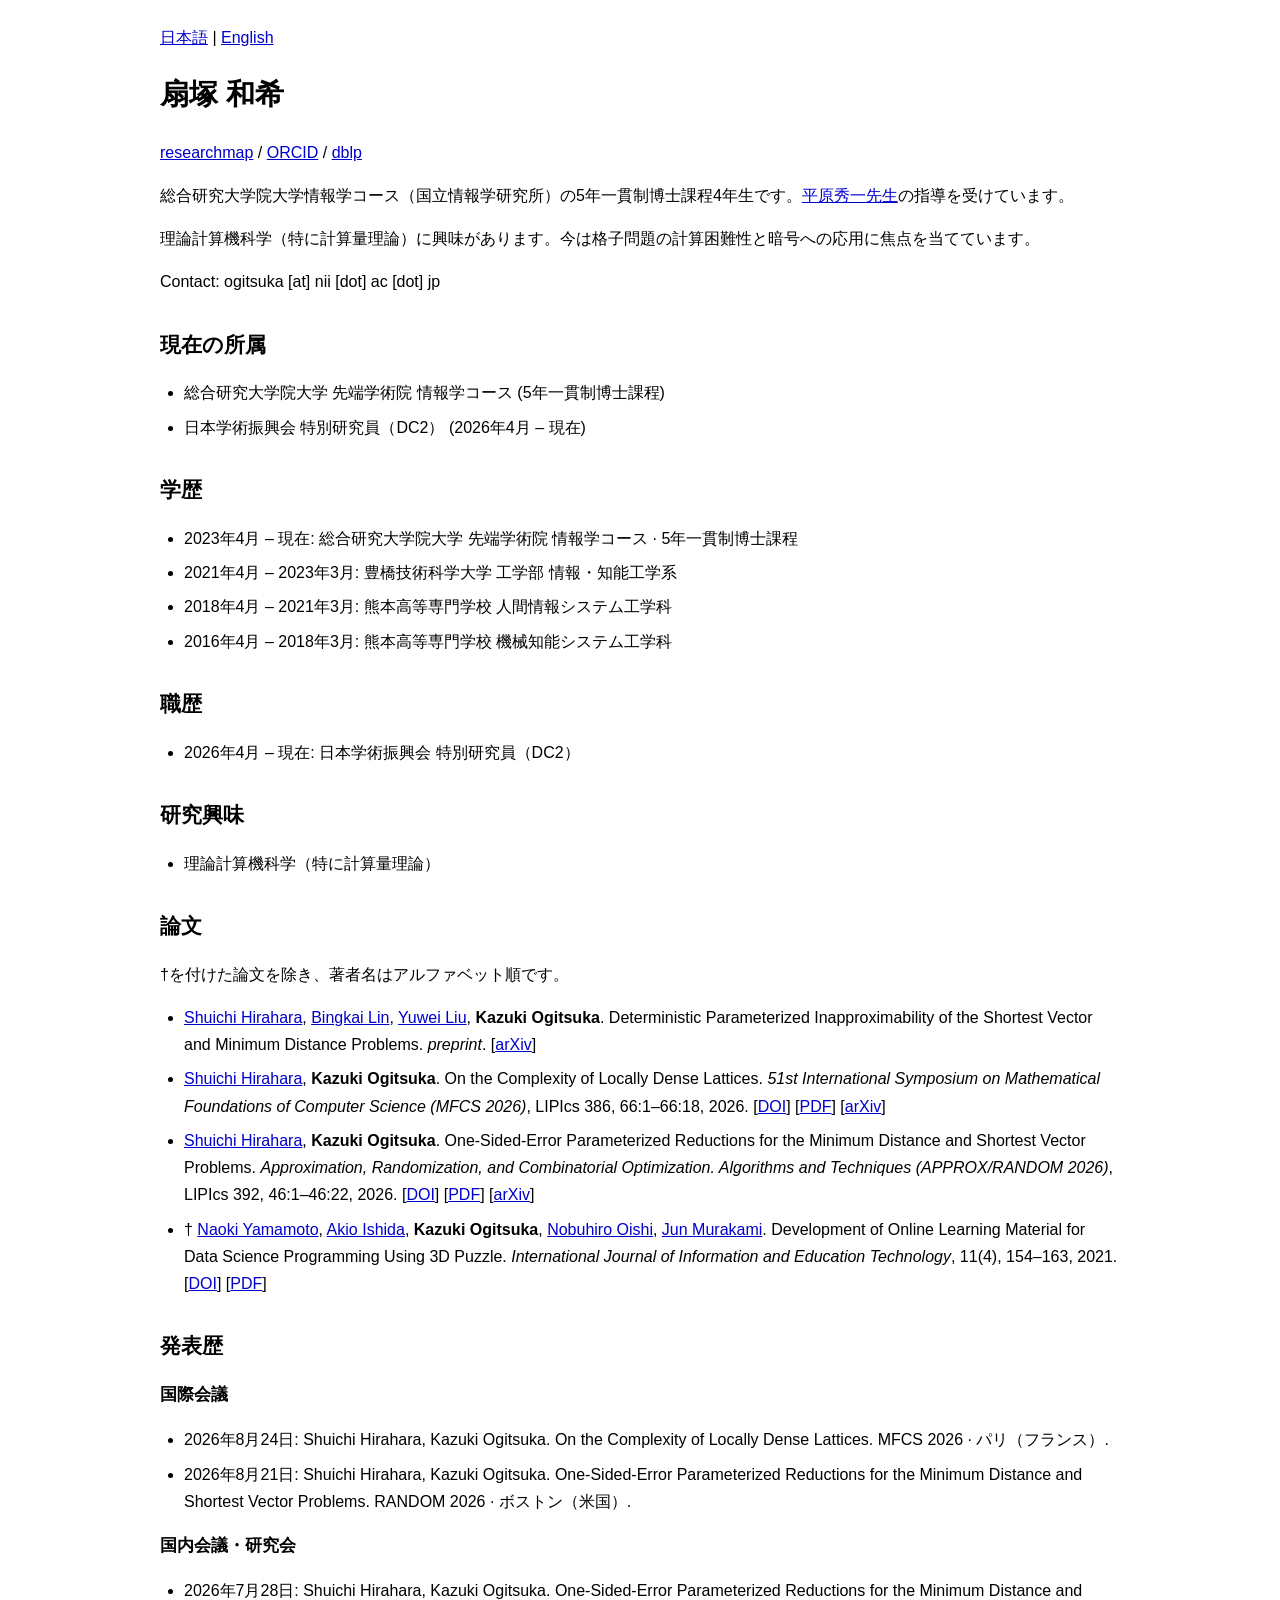
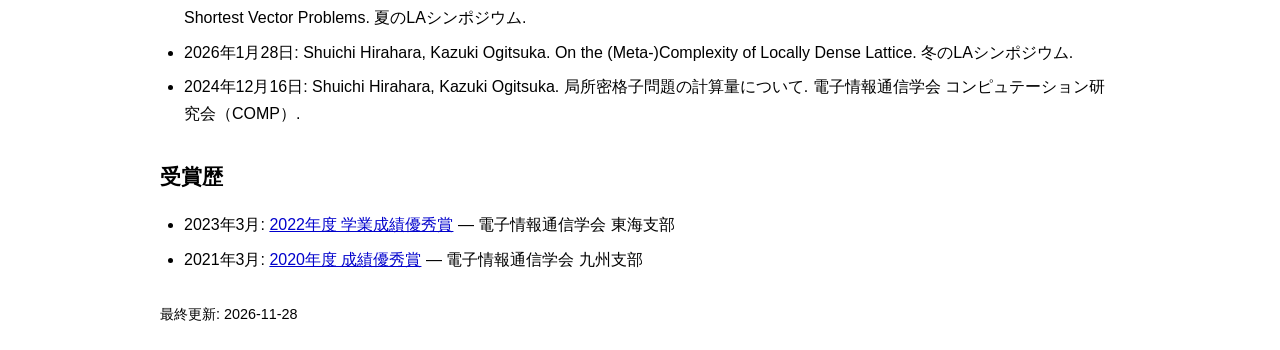
==== commit 38904e89: "Add search discovery metadata, multilingual sitemap and crawl rules" ====
--- a/index.html
+++ b/index.html
@@ -5,9 +5,12 @@
   <meta name="viewport" content="width=device-width, initial-scale=1">
   <meta name="color-scheme" content="light">
   <title>Kazuki Ogitsuka</title>
-  <meta name="description" content="扇塚 和希の研究者個人サイト。自己紹介、所属、学歴、職歴、研究興味、論文、発表歴、受賞歴。">
-  <link rel="alternate" hreflang="ja" href="./index.html">
-  <link rel="alternate" hreflang="en" href="./en/index.html">
+  <meta name="description" content="扇塚和希（Kazuki Ogitsuka）の個人ページ。総合研究大学院大学 先端学術院 情報学コース。理論計算機科学（特に計算量理論）の研究、論文、発表歴。">
+  <link rel="canonical" href="https://kogitsuka.github.io/">
+  <link rel="alternate" hreflang="ja" href="https://kogitsuka.github.io/">
+  <link rel="alternate" hreflang="en" href="https://kogitsuka.github.io/en/">
+  <link rel="alternate" hreflang="x-default" href="https://kogitsuka.github.io/">
+  <script type="application/ld+json">{"@context":"https://schema.org","@type":"ProfilePage","@id":"https://kogitsuka.github.io/#profile","url":"https://kogitsuka.github.io/","name":"Kazuki Ogitsuka / 扇塚和希","inLanguage":"ja","dateModified":"2026-11-28","mainEntity":{"@type":"Person","@id":"https://kogitsuka.github.io/#person","name":"Kazuki Ogitsuka","alternateName":["扇塚 和希","扇塚和希"],"url":"https://kogitsuka.github.io/","description":"理論計算機科学（特に計算量理論）に興味があります。今は格子問題の計算困難性と暗号への応用に焦点を当てています。","sameAs":["https://researchmap.jp/kazuki_ogitsuka","https://orcid.org/0009-0003-6809-3717","https://dblp.org/pid/443/9384.html"]}}</script>
   <link rel="stylesheet" href="./assets/style.css">
   <script src="./assets/main.js" defer></script>
 </head>
@@ -84,6 +87,6 @@
       
     </section>
   </main>
-  <footer><p>最終更新: <time datetime="2026-11-22">2026-11-22</time></p></footer>
+  <footer><p>最終更新: <time datetime="2026-11-28">2026-11-28</time></p></footer>
 </body>
 </html>
